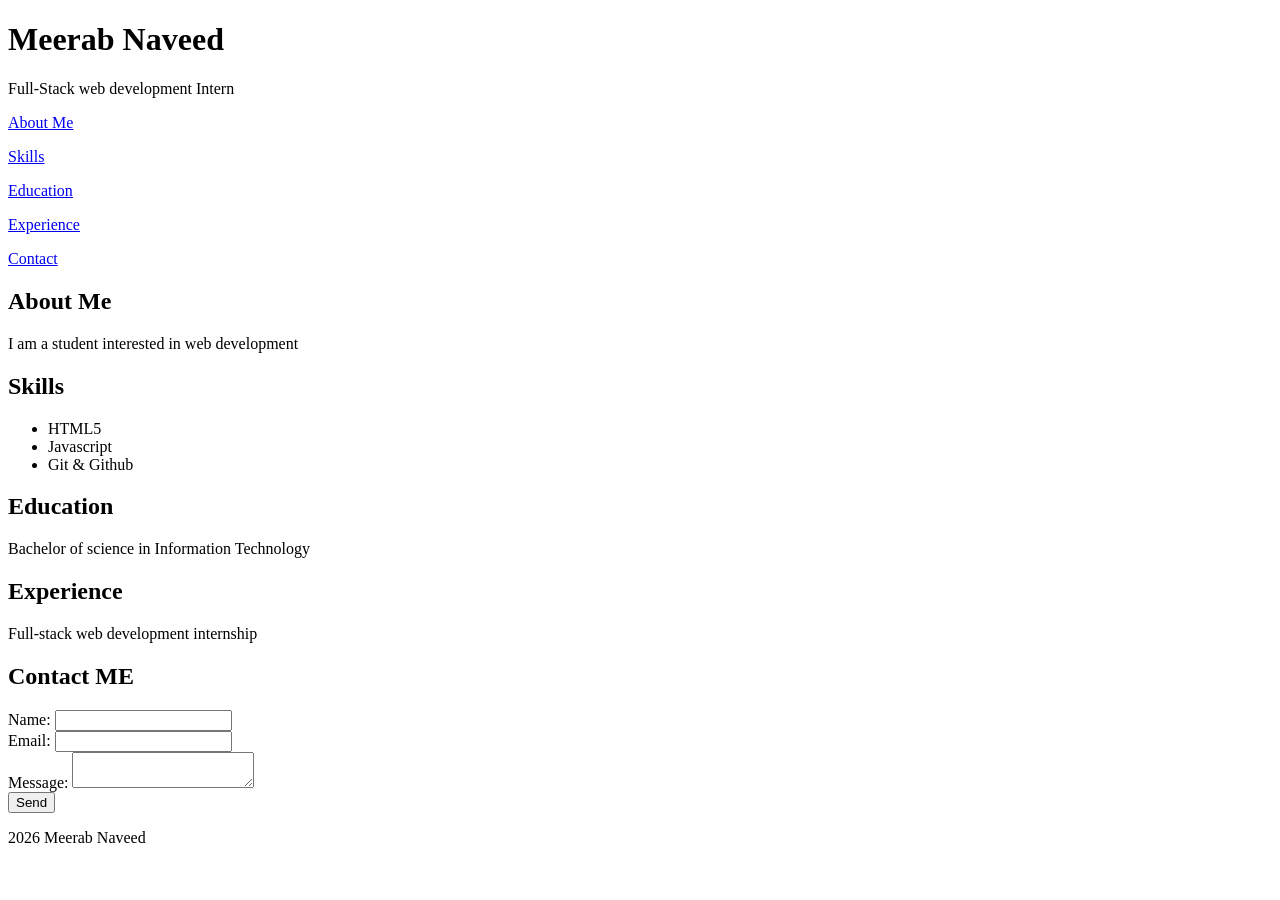
==== index.html @ fe4daa12 "Add files via upload" ====
<!DOCTYPE html>
<html lang="en">

<head>
    <meta charset="UTF-8">
    <meta name="viewport" content="width=device-width, initial-scale=1.0">
    <title>Meerab Naveed - Developer profile</title>
</head>

<body>
    <header>
        <h1>Meerab Naveed</h1>
        <p>Full-Stack web development Intern</p>
    </header>
    <nav>
        <p> <a href="#about">About Me</a></p>
        <p> <a href="#skills">Skills</a></p>
        <p> <a href="#education">Education</a></p>
        <p><a href="#experience">Experience</a></p>
        <p> <a href="#contact">Contact</a></p>
    </nav>
    <main>
        <section id="about">
            <h2>About Me</h2>
            <p>I am a student interested in web development</p>
        </section>
        <section id="skills">
            <h2>Skills</h2>
            <ul>
                <li>HTML5</li>
                <li>Javascript</li>
                <li>Git & Github</li>
            </ul>
        </section>
        <section id="education">
            <h2>Education</h2>
            <p>Bachelor of science in Information Technology</p>
        </section>
        <section id="experience">
            <h2>Experience</h2>
            <p>Full-stack web development internship</p>
        </section>
        <section id="contact">
            <h2>Contact ME</h2>
            <form>
                <div>
                    <label for="name">Name:</label>
                    <input type="text" id="name" name="name">
                </div>
                <div>
                    <label for="email">Email:</label>
                    <input type="email" id="email" name="email">
                </div>
                <div>
                    <label for="message">Message:</label>
                    <textarea name="message" id="message"></textarea>
                </div>
                <div>
                    <button type="submit">Send</button>
                </div>
            </form>
        </section>
    </main>
    <footer>
        <p>2026 Meerab Naveed</p>
    </footer>
</body>

</html>
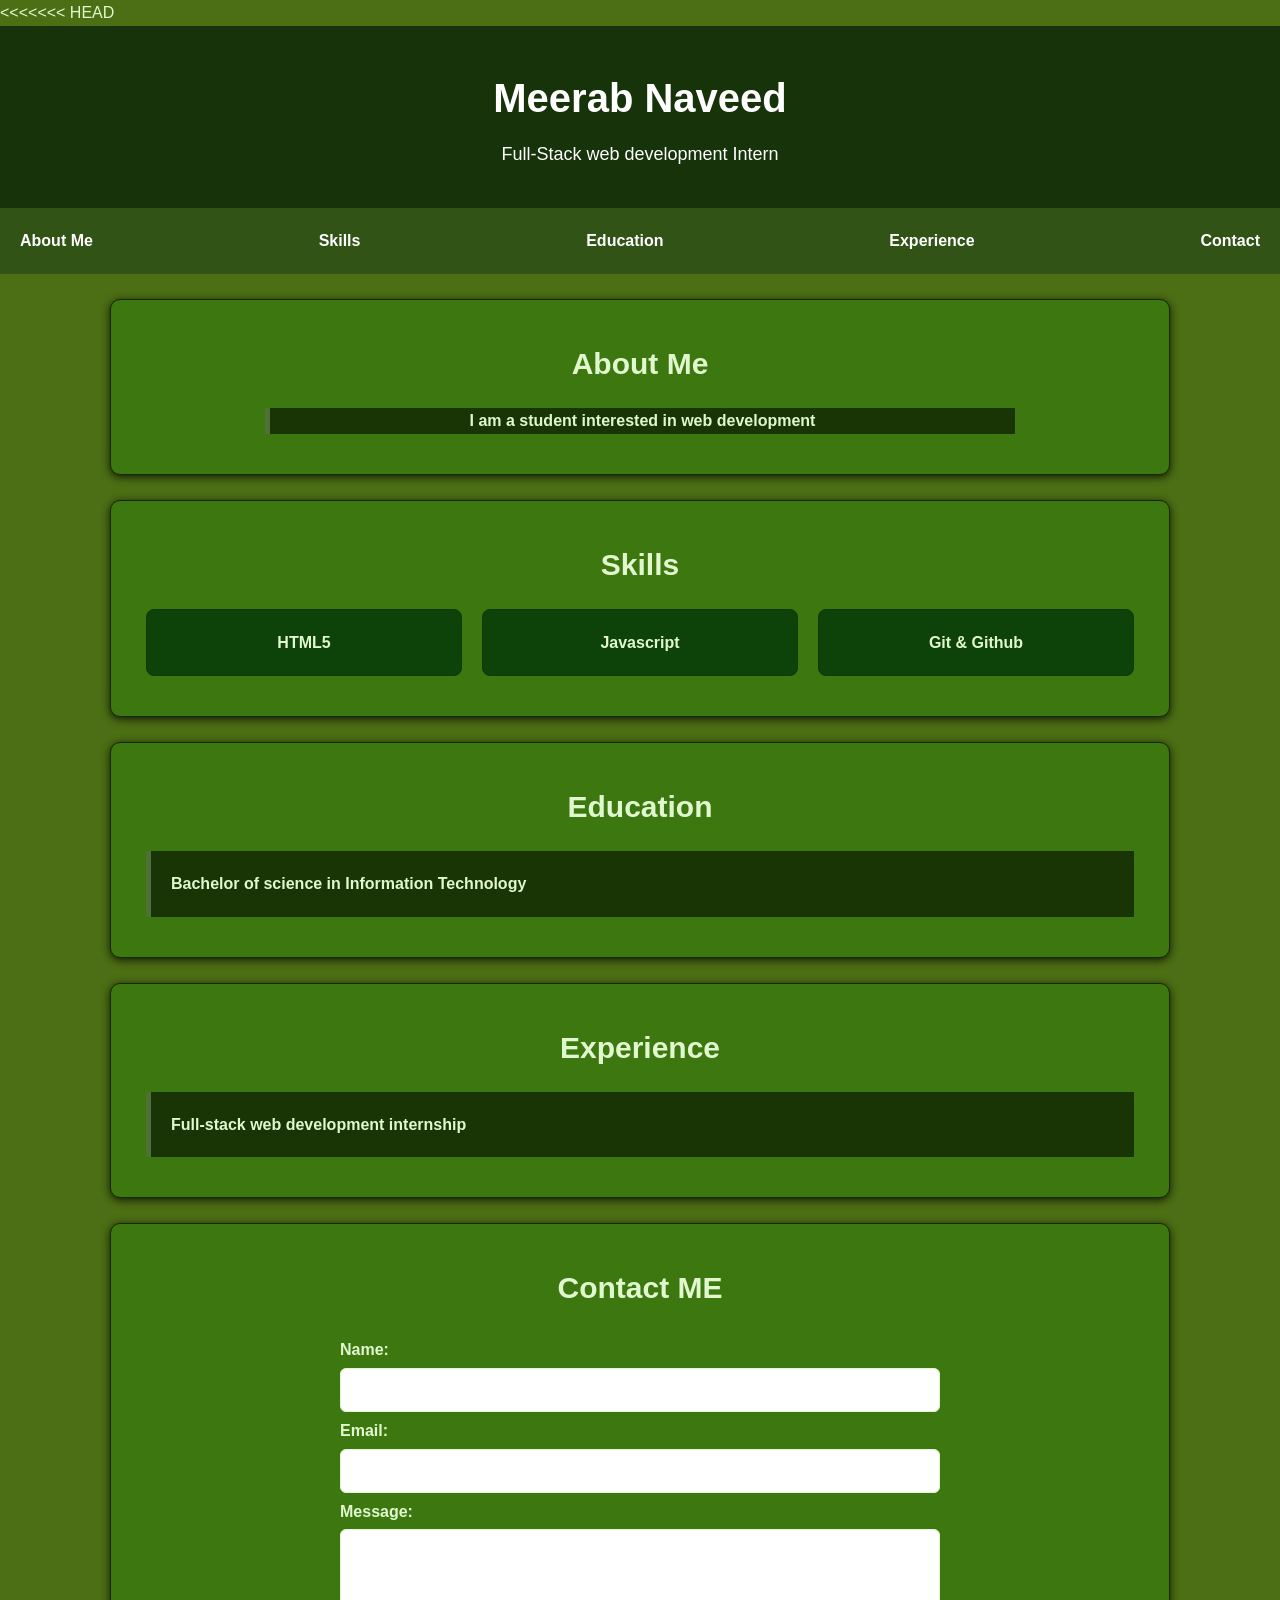
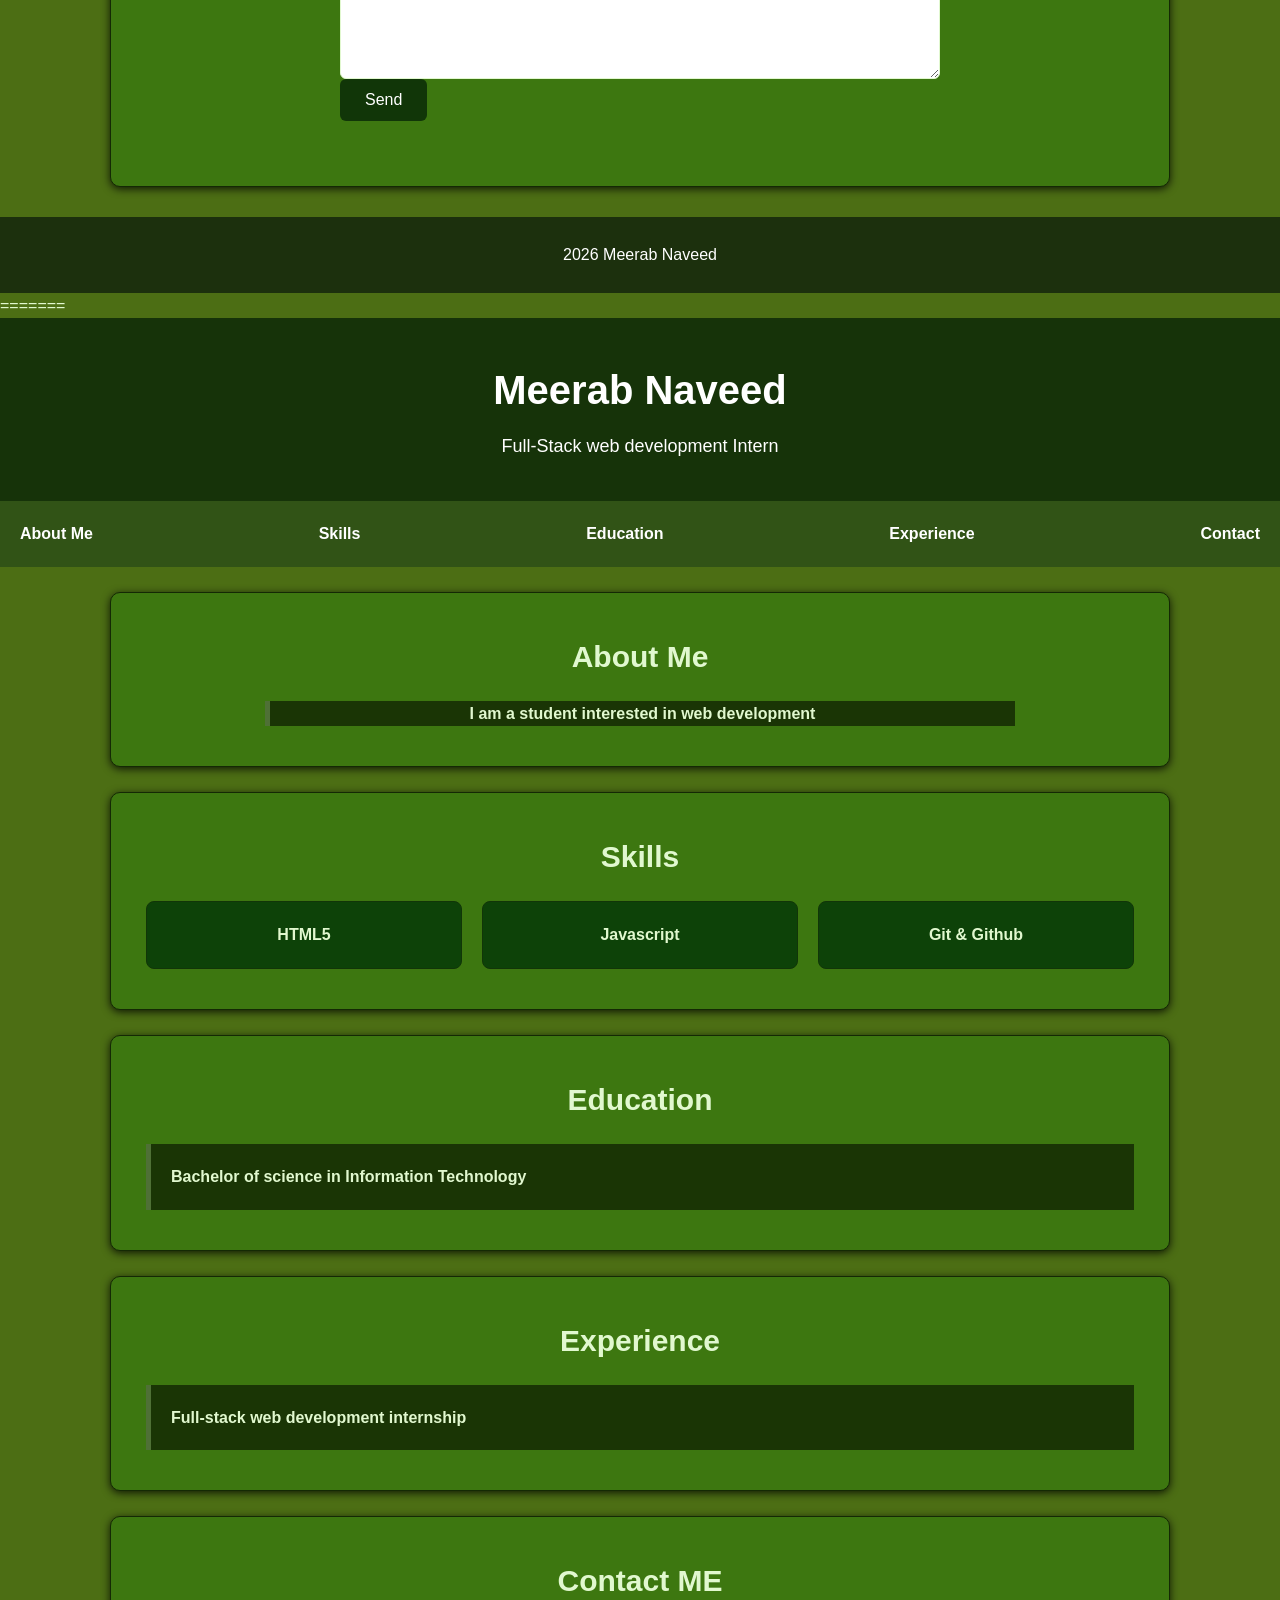
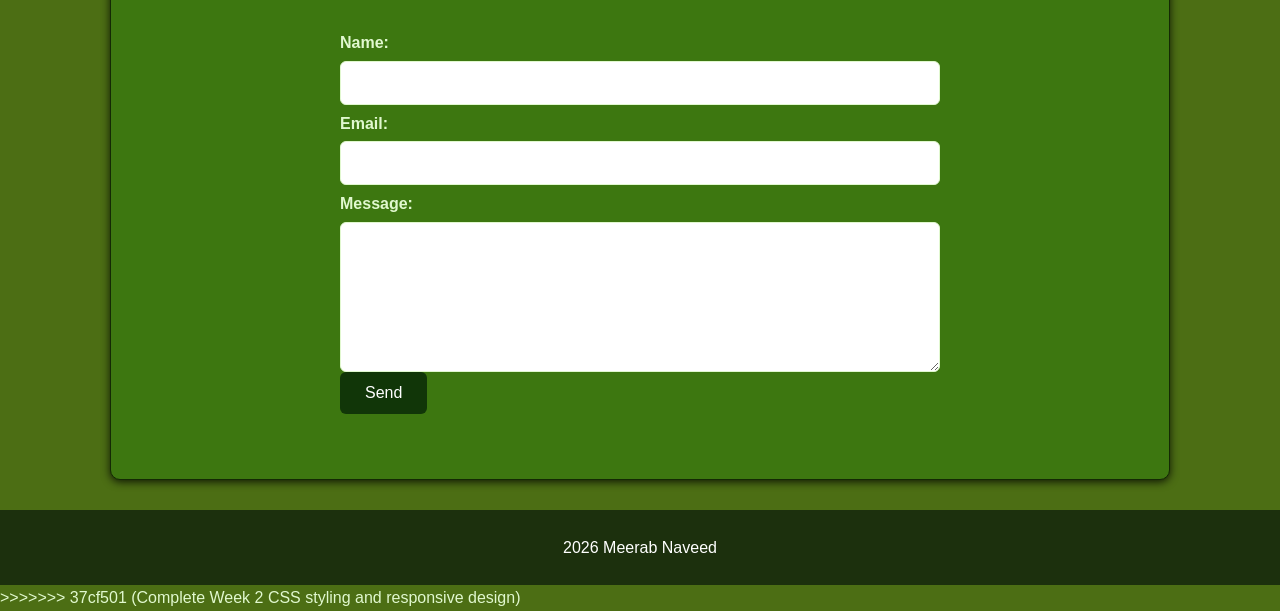
==== commit 13398bd6: "Complete Week 2 CSS styling and responsive design" ====
--- a/index.html
+++ b/index.html
@@ -1,3 +1,4 @@
+<<<<<<< HEAD
 <!DOCTYPE html>
 <html lang="en">
 
@@ -66,4 +67,75 @@
     </footer>
 </body>
 
+=======
+<!DOCTYPE html>
+<html lang="en">
+
+<head>
+    <meta charset="UTF-8">
+    <meta name="viewport" content="width=device-width, initial-scale=1.0">
+    <title>Meerab Naveed - developer profile</title>
+    <link rel="stylesheet" href="style.css">
+</head>
+
+<body>
+    <header>
+        <h1>Meerab Naveed</h1>
+        <p>Full-Stack web development Intern</p>
+    </header>
+    <nav>
+        <p> <a href="#about">About Me</a></p>
+        <p> <a href="#skills">Skills</a></p>
+        <p> <a href="#education">Education</a></p>
+        <p><a href="#experience">Experience</a></p>
+        <p> <a href="#contact">Contact</a></p>
+    </nav>
+    <main>
+        <section id="about">
+            <h2>About Me</h2>
+            <p>I am a student interested in web development</p>
+        </section>
+        <section id="skills">
+            <h2>Skills</h2>
+            <ul>
+                <li>HTML5</li>
+                <li>Javascript</li>
+                <li>Git & Github</li>
+            </ul>
+        </section>
+        <section id="education">
+            <h2>Education</h2>
+            <p>Bachelor of science in Information Technology</p>
+        </section>
+        <section id="experience">
+            <h2>Experience</h2>
+            <p>Full-stack web development internship</p>
+        </section>
+        <section id="contact">
+            <h2>Contact ME</h2>
+            <form>
+                <div>
+                    <label for="name">Name:</label>
+                    <input type="text" id="name" name="name">
+                </div>
+                <div>
+                    <label for="email">Email:</label>
+                    <input type="email" id="email" name="email">
+                </div>
+                <div>
+                    <label for="message">Message:</label>
+                    <textarea name="message" id="message"></textarea>
+                </div>
+                <div>
+                    <button type="submit">Send</button>
+                </div>
+            </form>
+        </section>
+    </main>
+    <footer>
+        <p>2026 Meerab Naveed</p>
+    </footer>
+</body>
+
+>>>>>>> 37cf501 (Complete Week 2 CSS styling and responsive design)
 </html>
--- a/style.css
+++ b/style.css
@@ -0,0 +1,197 @@
+* {
+    margin: 0;
+    padding: 0;
+    box-sizing: border-box;
+}
+
+body {
+    font-family: Arial, sans-serif;
+    line-height: 1.6;
+    color: #e1f8cf;
+    background-color: #4c6e14;
+}
+
+header {
+    background-color: rgb(22, 51, 9);
+    color: white;
+    text-align: center;
+    padding: 40px 20px;
+}
+header h1{
+    font-size: 40px;
+    margin-bottom: 10px;
+}
+header p{
+    font-size: 18px;
+}
+nav { 
+    gap: 25px;
+    background-color: #315316;
+    padding: 20px;
+    display: flex;
+    justify-content:  space-between;
+    align-items: center;
+}
+nav a {
+    color: white;
+    text-decoration: none;
+    font-weight: bold;
+}
+
+nav a:hover {
+    text-decoration: underline;
+}
+main{
+    max-width: 1100px;
+    margin: auto;
+}
+ section{
+    background-color: #3d7710;
+    margin: 25px 20px;
+    padding: 40px 35px;
+    border-radius: 10px;
+    border: 1px solid #142904;
+    box-shadow: 0 2px 8px rgba(0, 0, 0, 0.8);
+ }
+
+section h2 {
+    font-size: 30px;
+    margin-bottom: 20px;
+    text-align: center;
+}
+
+#skills ul {
+    display: flex;
+    justify-content: center;
+    align-items: stretch;
+    list-style: none;
+    gap: 20px;
+    margin-top: 20px;
+}
+#skills li{
+    flex: 1;
+    padding: 20px;
+    background-color: rgb(13, 66, 8);
+    border: 1px solid #113608;
+    border-radius: 8px;
+    font-weight: bold;
+    text-align: center;
+    transition:transform 0.2s ease ;
+}
+#skills li:hover{
+    transform:translateY(-5px)
+}
+#about p{
+  max-width: 750px;
+  margin: auto; 
+  text-align: center; 
+  background-color:#1a3505 ;
+  font-weight: bold;
+  border-left:  5px solid #4f7036;
+}
+#education p, 
+#experience p {
+background-color: #1a3505;
+padding: 20px;
+border-left: 5px solid #4f7036;
+font-weight: bold;
+}
+
+form{
+    max-width:600px ;
+    margin: 25px auto;
+}
+ form label{
+    display: block;
+    margin-top: 6px;
+    font-weight: bold;
+ }
+ form input,
+ form textarea{
+    width: 100%;
+    padding: 12px;
+    margin-top: 5px;
+    border: 1px solid #e1f8cf;
+    border-radius: 6px;
+    font-size: 16px;
+ }
+ form textarea{
+    min-height: 150px;
+ }
+ form button{
+    padding: 12px 25px;
+    background-color: #113608;
+    color:white;
+    border: none; 
+    border-radius: 6px;
+    cursor: pointer;
+    font-size: 16px;
+ }
+ form button:hover{
+    opacity: o.8;
+ }
+ footer{
+    background-color: #1c300d;
+    color: white;
+    text-align: center;
+    padding: 25px;
+    margin-top: 30px;
+ }
+ @media(max-width: 768px){
+    nav{
+
+        flex-wrap: wrap;
+        gap:15px;
+ }
+    section{
+        margin: 20px 15px;
+        padding:25px;
+    }
+    #skills ul{
+        flex-wrap: wrap ;
+    }
+    #skills li{
+        flex: 1 1 200px;
+    }
+ }
+ @media (max-width: 480px){
+    header{
+        padding: 30px 15px;
+    }
+    header h1{
+        font-size: 30px;
+    }
+    header p{
+        font-size: 16px;
+    }
+    nav{
+        flex-direction: column;
+        gap: 12px;
+    }
+    section{
+        margin: 15px 10px;
+        padding:20px;
+    
+    }
+    section h2{
+        font-size: 24px;
+    }
+    #skills ul{
+        flex-direction: column;
+    }
+    #skills li{ 
+       flex: none;
+       width: 100%;
+    }
+    form{
+        width: 100%;
+    }
+ }
+ section{
+    background-color: #3d7710;
+    margin: 25px 20px;
+    padding: 40px 35px;
+    border-radius: 10px;
+    border: 1px solid #142904;
+    box-shadow: 0 2px 8px rgba(0, 0, 0, 0.8);
+ }
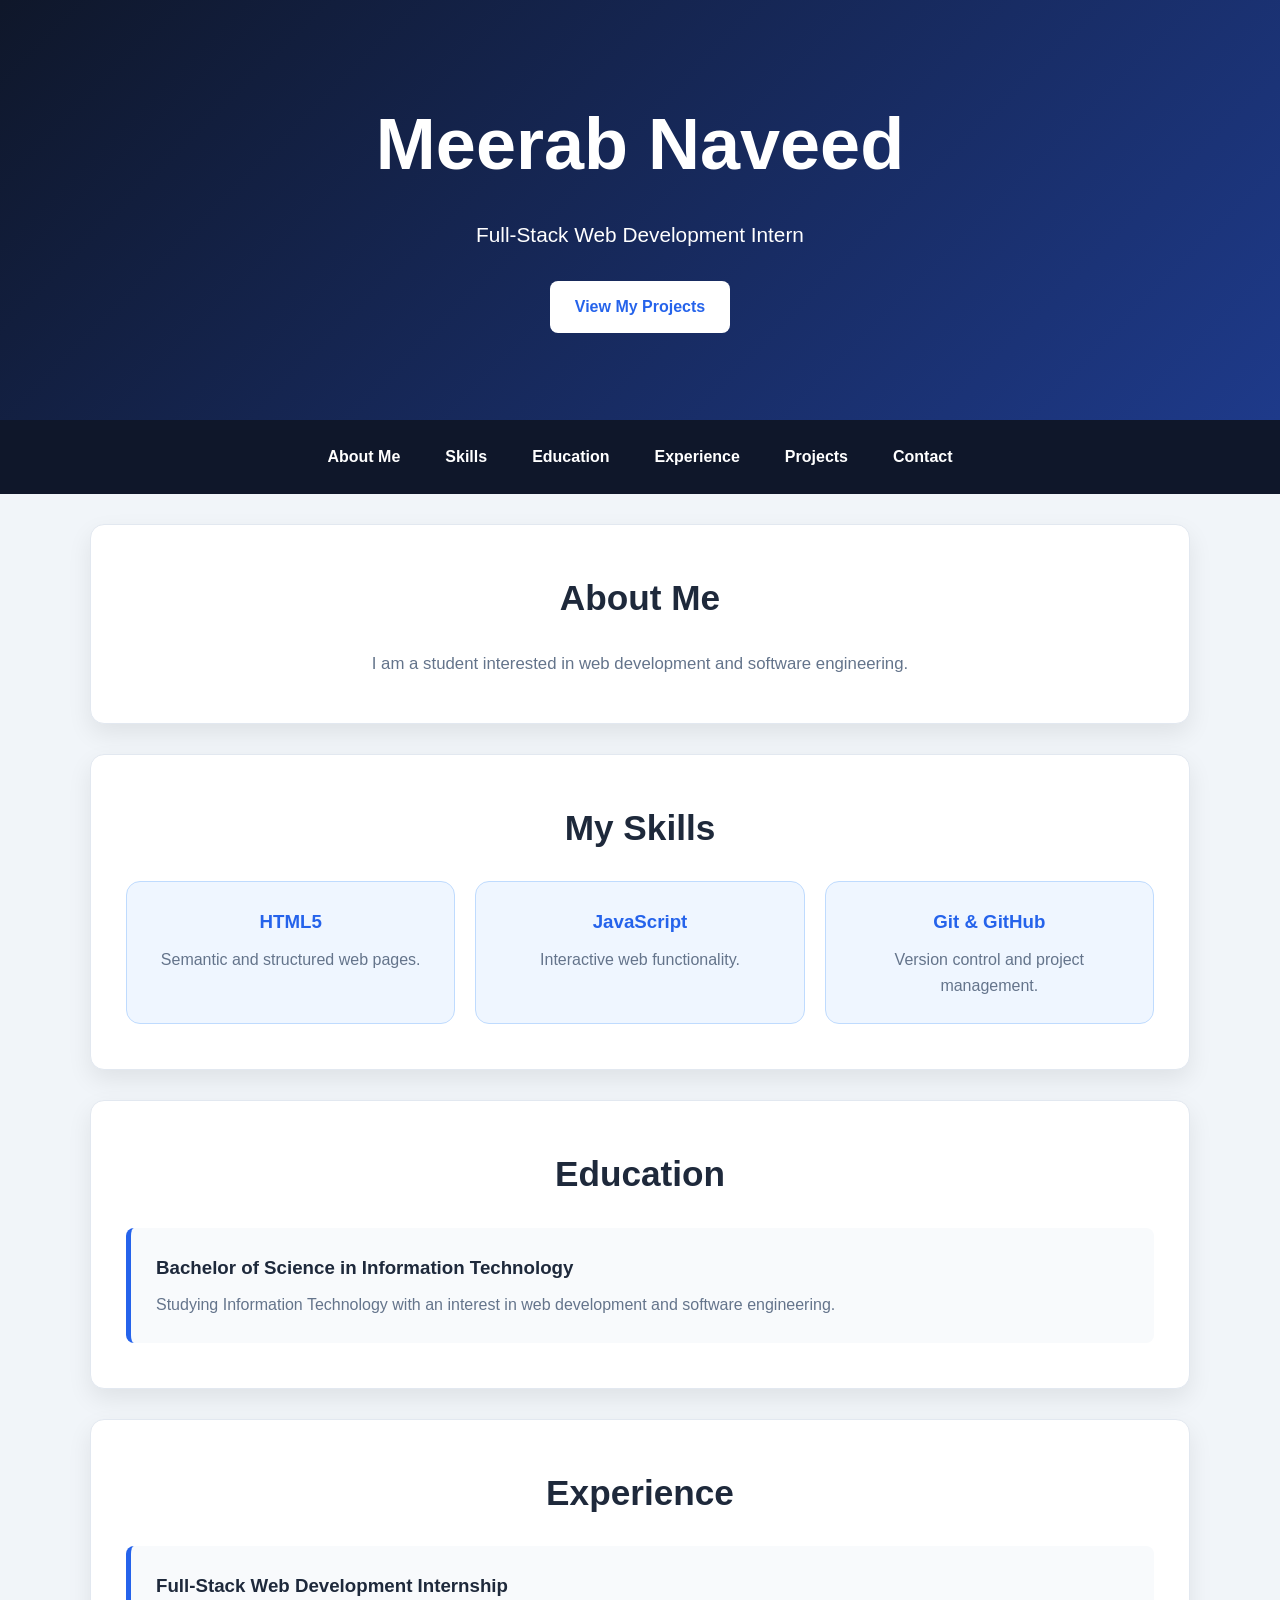
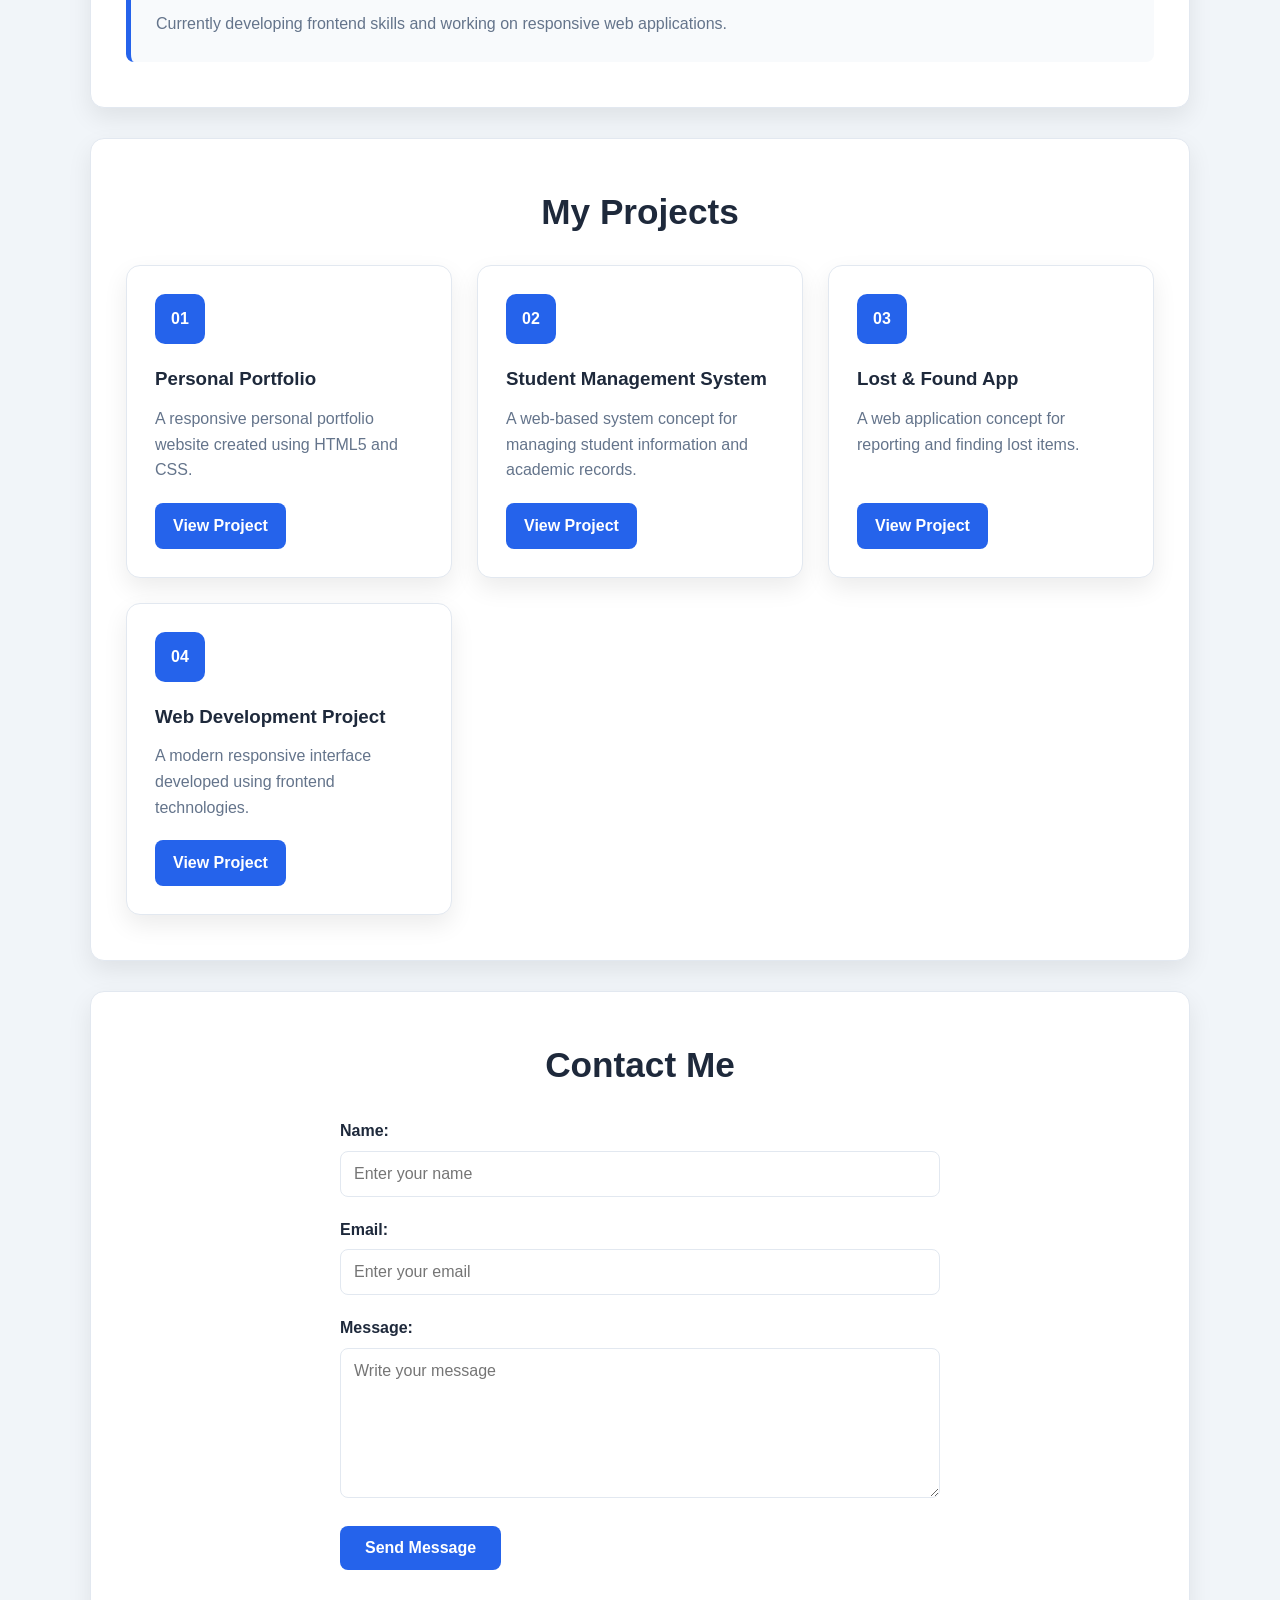
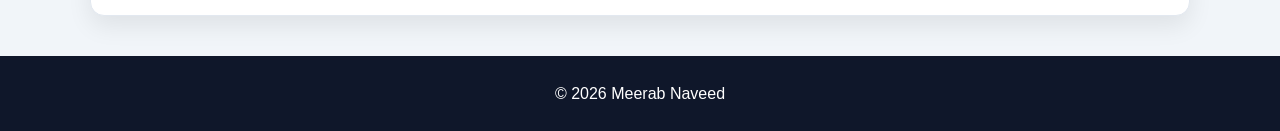
==== commit 41ee0d97: "Complete Week 2 CSS styling and responsive design" ====
--- a/index.html
+++ b/index.html
@@ -1,141 +1,235 @@
-<<<<<<< HEAD
-<!DOCTYPE html>
-<html lang="en">
-
-<head>
-    <meta charset="UTF-8">
-    <meta name="viewport" content="width=device-width, initial-scale=1.0">
-    <title>Meerab Naveed - Developer profile</title>
-</head>
-
-<body>
-    <header>
-        <h1>Meerab Naveed</h1>
-        <p>Full-Stack web development Intern</p>
-    </header>
-    <nav>
-        <p> <a href="#about">About Me</a></p>
-        <p> <a href="#skills">Skills</a></p>
-        <p> <a href="#education">Education</a></p>
-        <p><a href="#experience">Experience</a></p>
-        <p> <a href="#contact">Contact</a></p>
-    </nav>
-    <main>
-        <section id="about">
-            <h2>About Me</h2>
-            <p>I am a student interested in web development</p>
-        </section>
-        <section id="skills">
-            <h2>Skills</h2>
-            <ul>
-                <li>HTML5</li>
-                <li>Javascript</li>
-                <li>Git & Github</li>
-            </ul>
-        </section>
-        <section id="education">
-            <h2>Education</h2>
-            <p>Bachelor of science in Information Technology</p>
-        </section>
-        <section id="experience">
-            <h2>Experience</h2>
-            <p>Full-stack web development internship</p>
-        </section>
-        <section id="contact">
-            <h2>Contact ME</h2>
-            <form>
-                <div>
-                    <label for="name">Name:</label>
-                    <input type="text" id="name" name="name">
-                </div>
-                <div>
-                    <label for="email">Email:</label>
-                    <input type="email" id="email" name="email">
-                </div>
-                <div>
-                    <label for="message">Message:</label>
-                    <textarea name="message" id="message"></textarea>
-                </div>
-                <div>
-                    <button type="submit">Send</button>
-                </div>
-            </form>
-        </section>
-    </main>
-    <footer>
-        <p>2026 Meerab Naveed</p>
-    </footer>
-</body>
-
-=======
 <!DOCTYPE html>
 <html lang="en">
 
 <head>
     <meta charset="UTF-8">
     <meta name="viewport" content="width=device-width, initial-scale=1.0">
-    <title>Meerab Naveed - developer profile</title>
-    <link rel="stylesheet" href="style.css">
+
+    <title>Meerab Naveed - Developer Profile</title>
+
+    <link rel="stylesheet" href="styles/main.css">
+    <link rel="stylesheet" href="styles/animations.css">
 </head>
 
 <body>
-    <header>
-        <h1>Meerab Naveed</h1>
-        <p>Full-Stack web development Intern</p>
+
+    <!-- Header -->
+    <header class="hero">
+        <div class="hero-content">
+            <h1>Meerab Naveed</h1>
+            <p>Full-Stack Web Development Intern</p>
+            <a href="#projects" class="hero-btn">View My Projects</a>
+        </div>
     </header>
-    <nav>
-        <p> <a href="#about">About Me</a></p>
-        <p> <a href="#skills">Skills</a></p>
-        <p> <a href="#education">Education</a></p>
-        <p><a href="#experience">Experience</a></p>
-        <p> <a href="#contact">Contact</a></p>
+
+
+    <!-- Navigation -->
+    <nav class="navbar">
+        <a href="#about">About Me</a>
+        <a href="#skills">Skills</a>
+        <a href="#education">Education</a>
+        <a href="#experience">Experience</a>
+        <a href="#projects">Projects</a>
+        <a href="#contact">Contact</a>
     </nav>
+
+
     <main>
-        <section id="about">
+
+        <!-- About -->
+        <section id="about" class="section-card">
             <h2>About Me</h2>
-            <p>I am a student interested in web development</p>
-        </section>
-        <section id="skills">
-            <h2>Skills</h2>
-            <ul>
-                <li>HTML5</li>
-                <li>Javascript</li>
-                <li>Git & Github</li>
-            </ul>
-        </section>
-        <section id="education">
+
+            <p>
+                I am a student interested in web development
+                and software engineering.
+            </p>
+        </section>
+
+
+        <!-- Skills -->
+        <section id="skills" class="section-card">
+            <h2>My Skills</h2>
+
+            <div class="skills-container">
+
+                <div class="skill-card">
+                    <h3>HTML5</h3>
+                    <p>Semantic and structured web pages.</p>
+                </div>
+
+                <div class="skill-card">
+                    <h3>JavaScript</h3>
+                    <p>Interactive web functionality.</p>
+                </div>
+
+                <div class="skill-card">
+                    <h3>Git & GitHub</h3>
+                    <p>Version control and project management.</p>
+                </div>
+
+            </div>
+        </section>
+
+
+        <!-- Education -->
+        <section id="education" class="section-card">
             <h2>Education</h2>
-            <p>Bachelor of science in Information Technology</p>
-        </section>
-        <section id="experience">
+
+            <div class="info-box">
+                <h3>Bachelor of Science in Information Technology</h3>
+                <p>
+                    Studying Information Technology with an interest
+                    in web development and software engineering.
+                </p>
+            </div>
+        </section>
+
+
+        <!-- Experience -->
+        <section id="experience" class="section-card">
             <h2>Experience</h2>
-            <p>Full-stack web development internship</p>
-        </section>
-        <section id="contact">
-            <h2>Contact ME</h2>
-            <form>
-                <div>
+
+            <div class="info-box">
+                <h3>Full-Stack Web Development Internship</h3>
+                <p>
+                    Currently developing frontend skills and working
+                    on responsive web applications.
+                </p>
+            </div>
+        </section>
+
+
+        <!-- Projects -->
+        <section id="projects" class="section-card projects-section">
+
+            <h2>My Projects</h2>
+
+            <div class="project-grid">
+
+                <article class="project-card">
+                    <div class="project-icon">01</div>
+
+                    <h3>Personal Portfolio</h3>
+
+                    <p>
+                        A responsive personal portfolio website
+                        created using HTML5 and CSS.
+                    </p>
+
+                    <a href="#" class="project-btn">
+                        View Project
+                    </a>
+                </article>
+
+
+                <article class="project-card">
+                    <div class="project-icon">02</div>
+
+                    <h3>Student Management System</h3>
+
+                    <p>
+                        A web-based system concept for managing
+                        student information and academic records.
+                    </p>
+
+                    <a href="#" class="project-btn">
+                        View Project
+                    </a>
+                </article>
+
+
+                <article class="project-card">
+                    <div class="project-icon">03</div>
+
+                    <h3>Lost & Found App</h3>
+
+                    <p>
+                        A web application concept for reporting
+                        and finding lost items.
+                    </p>
+
+                    <a href="#" class="project-btn">
+                        View Project
+                    </a>
+                </article>
+
+
+                <article class="project-card">
+                    <div class="project-icon">04</div>
+
+                    <h3>Web Development Project</h3>
+
+                    <p>
+                        A modern responsive interface developed
+                        using frontend technologies.
+                    </p>
+
+                    <a href="#" class="project-btn">
+                        View Project
+                    </a>
+                </article>
+
+            </div>
+
+        </section>
+
+
+        <!-- Contact -->
+        <section id="contact" class="section-card">
+
+            <h2>Contact Me</h2>
+
+            <form class="contact-form">
+
+                <div class="form-group">
                     <label for="name">Name:</label>
-                    <input type="text" id="name" name="name">
-                </div>
-                <div>
+                    <input
+                        type="text"
+                        id="name"
+                        name="name"
+                        placeholder="Enter your name"
+                    >
+                </div>
+
+
+                <div class="form-group">
                     <label for="email">Email:</label>
-                    <input type="email" id="email" name="email">
-                </div>
-                <div>
+                    <input
+                        type="email"
+                        id="email"
+                        name="email"
+                        placeholder="Enter your email"
+                    >
+                </div>
+
+
+                <div class="form-group">
                     <label for="message">Message:</label>
-                    <textarea name="message" id="message"></textarea>
-                </div>
-                <div>
-                    <button type="submit">Send</button>
-                </div>
+
+                    <textarea
+                        id="message"
+                        name="message"
+                        placeholder="Write your message"
+                    ></textarea>
+                </div>
+
+
+                <button type="submit" class="submit-btn">
+                    Send Message
+                </button>
+
             </form>
-        </section>
+
+        </section>
+
     </main>
+
+
+    <!-- Footer -->
     <footer>
-        <p>2026 Meerab Naveed</p>
+        <p>© 2026 Meerab Naveed</p>
     </footer>
+
 </body>
-
->>>>>>> 37cf501 (Complete Week 2 CSS styling and responsive design)
 </html>
--- a/styles/main.css
+++ b/styles/main.css
@@ -0,0 +1,625 @@
+/* ========================================
+   CSS VARIABLES
+======================================== */
+
+:root {
+    --primary-color: #2563eb;
+    --primary-dark: #1d4ed8;
+
+    --secondary-color: #0f172a;
+
+    --background-color: #f1f5f9;
+    --card-color: #ffffff;
+
+    --text-color: #1e293b;
+    --light-text: #64748b;
+
+    --border-color: #e2e8f0;
+
+    --shadow:
+        0 10px 25px rgba(0, 0, 0, 0.08);
+
+    --shadow-hover:
+        0 20px 40px rgba(0, 0, 0, 0.15);
+
+    --radius: 14px;
+
+    --transition: 0.3s ease;
+}
+
+
+/* ========================================
+   RESET
+======================================== */
+
+* {
+    margin: 0;
+    padding: 0;
+    box-sizing: border-box;
+}
+
+
+html {
+    scroll-behavior: smooth;
+}
+
+
+body {
+    font-family: Arial, sans-serif;
+    line-height: 1.6;
+
+    color: var(--text-color);
+    background-color: var(--background-color);
+}
+
+
+/* ========================================
+   HERO / HEADER
+======================================== */
+
+.hero {
+    min-height: 420px;
+
+    display: flex;
+    justify-content: center;
+    align-items: center;
+
+    text-align: center;
+
+    padding: 60px 20px;
+
+    background:
+        linear-gradient(
+            135deg,
+            #0f172a,
+            #1e3a8a
+        );
+
+    color: white;
+}
+
+
+.hero-content {
+    max-width: 800px;
+}
+
+
+.hero h1 {
+    font-size: clamp(2.5rem, 6vw, 4.5rem);
+    margin-bottom: 15px;
+}
+
+
+.hero p {
+    font-size: clamp(1rem, 2vw, 1.3rem);
+    margin-bottom: 30px;
+}
+
+
+.hero-btn {
+    display: inline-block;
+
+    padding: 13px 25px;
+
+    background-color: white;
+    color: var(--primary-color);
+
+    text-decoration: none;
+
+    border-radius: 8px;
+
+    font-weight: bold;
+
+    transition: var(--transition);
+}
+
+
+.hero-btn:hover {
+    transform: scale(1.05);
+}
+
+
+/* ========================================
+   NAVIGATION - FLEXBOX
+======================================== */
+
+.navbar {
+    display: flex;
+
+    justify-content: center;
+    align-items: center;
+
+    gap: 25px;
+
+    flex-wrap: wrap;
+
+    padding: 18px 20px;
+
+    background-color: var(--secondary-color);
+}
+
+
+.navbar a {
+    color: white;
+
+    text-decoration: none;
+
+    font-weight: bold;
+
+    padding: 6px 10px;
+
+    transition: var(--transition);
+}
+
+
+.navbar a:hover {
+    color: #93c5fd;
+
+    transform: translateY(-2px);
+}
+
+
+/* ========================================
+   MAIN CONTAINER
+======================================== */
+
+main {
+    width: min(1100px, 92%);
+
+    margin: 0 auto;
+}
+
+
+/* ========================================
+   SECTION CARDS
+======================================== */
+
+.section-card {
+    background-color: var(--card-color);
+
+    margin: 30px 0;
+
+    padding: 45px 35px;
+
+    border-radius: var(--radius);
+
+    border: 1px solid var(--border-color);
+
+    box-shadow: var(--shadow);
+
+    text-align: center;
+}
+
+
+.section-card h2 {
+    font-size: clamp(1.7rem, 4vw, 2.2rem);
+
+    margin-bottom: 25px;
+}
+
+
+/* ========================================
+   ABOUT
+======================================== */
+
+#about p {
+    max-width: 750px;
+
+    margin: auto;
+
+    color: var(--light-text);
+
+    font-size: 1.05rem;
+}
+
+
+/* ========================================
+   SKILLS - FLEXBOX
+======================================== */
+
+.skills-container {
+    display: flex;
+
+    justify-content: center;
+
+    align-items: stretch;
+
+    gap: 20px;
+
+    flex-wrap: wrap;
+}
+
+
+.skill-card {
+    flex: 1 1 200px;
+
+    padding: 25px;
+
+    background-color: #eff6ff;
+
+    border-radius: var(--radius);
+
+    border: 1px solid #bfdbfe;
+
+    transition: var(--transition);
+}
+
+
+.skill-card h3 {
+    margin-bottom: 10px;
+
+    color: var(--primary-color);
+}
+
+
+.skill-card p {
+    color: var(--light-text);
+}
+
+
+.skill-card:hover {
+    transform: translateY(-8px);
+
+    box-shadow: var(--shadow-hover);
+}
+
+
+/* ========================================
+   EDUCATION & EXPERIENCE
+======================================== */
+
+.info-box {
+    padding: 25px;
+
+    background-color: #f8fafc;
+
+    border-left: 5px solid var(--primary-color);
+
+    border-radius: 8px;
+
+    text-align: left;
+}
+
+
+.info-box h3 {
+    margin-bottom: 10px;
+}
+
+
+.info-box p {
+    color: var(--light-text);
+}
+
+
+/* ========================================
+   PROJECT GRID
+======================================== */
+
+.project-grid {
+    display: grid;
+
+    grid-template-columns:
+        repeat(
+            auto-fit,
+            minmax(240px, 1fr)
+        );
+
+    gap: 25px;
+}
+
+
+/* ========================================
+   PROJECT CARD
+======================================== */
+
+.project-card {
+    display: flex;
+
+    flex-direction: column;
+
+    align-items: flex-start;
+
+    text-align: left;
+
+    padding: 28px;
+
+    background-color: var(--card-color);
+
+    border: 1px solid var(--border-color);
+
+    border-radius: var(--radius);
+
+    box-shadow: var(--shadow);
+
+    transition:
+        transform 0.3s ease,
+        box-shadow 0.3s ease;
+}
+
+
+.project-card:hover {
+    transform: translateY(-10px);
+
+    box-shadow: var(--shadow-hover);
+}
+
+
+.project-icon {
+    width: 50px;
+
+    height: 50px;
+
+    display: flex;
+
+    justify-content: center;
+
+    align-items: center;
+
+    margin-bottom: 20px;
+
+    background-color: var(--primary-color);
+
+    color: white;
+
+    border-radius: 10px;
+
+    font-weight: bold;
+}
+
+
+.project-card h3 {
+    margin-bottom: 12px;
+}
+
+
+.project-card p {
+    color: var(--light-text);
+
+    margin-bottom: 20px;
+
+    flex-grow: 1;
+}
+
+
+/* ========================================
+   PROJECT BUTTON
+======================================== */
+
+.project-btn {
+    display: inline-block;
+
+    padding: 10px 18px;
+
+    background-color: var(--primary-color);
+
+    color: white;
+
+    text-decoration: none;
+
+    border-radius: 8px;
+
+    font-weight: bold;
+
+    transition: var(--transition);
+}
+
+
+.project-btn:hover {
+    background-color: var(--primary-dark);
+
+    transform: scale(1.05);
+}
+
+
+/* ========================================
+   CONTACT FORM
+======================================== */
+
+.contact-form {
+    width: min(600px, 100%);
+
+    margin: auto;
+
+    text-align: left;
+}
+
+
+.form-group {
+    margin-bottom: 20px;
+}
+
+
+.form-group label {
+    display: block;
+
+    margin-bottom: 7px;
+
+    font-weight: bold;
+}
+
+
+.form-group input,
+.form-group textarea {
+    width: 100%;
+
+    padding: 13px;
+
+    border: 1px solid var(--border-color);
+
+    border-radius: 8px;
+
+    font-size: 16px;
+
+    font-family: inherit;
+
+    outline: none;
+
+    transition: var(--transition);
+}
+
+
+.form-group textarea {
+    min-height: 150px;
+
+    resize: vertical;
+}
+
+
+.form-group input:focus,
+.form-group textarea:focus {
+    border-color: var(--primary-color);
+
+    box-shadow:
+        0 0 0 3px rgba(37, 99, 235, 0.15);
+}
+
+
+.submit-btn {
+    padding: 13px 25px;
+
+    background-color: var(--primary-color);
+
+    color: white;
+
+    border: none;
+
+    border-radius: 8px;
+
+    cursor: pointer;
+
+    font-size: 16px;
+
+    font-weight: bold;
+
+    transition: var(--transition);
+}
+
+
+.submit-btn:hover {
+    background-color: var(--primary-dark);
+
+    transform: scale(1.05);
+}
+
+
+/* ========================================
+   FOOTER
+======================================== */
+
+footer {
+    margin-top: 40px;
+
+    padding: 25px;
+
+    text-align: center;
+
+    background-color: var(--secondary-color);
+
+    color: white;
+}
+
+
+/* ========================================
+   RESPONSIVE - TABLET
+======================================== */
+
+@media (max-width: 768px) {
+
+    .hero {
+        min-height: 360px;
+
+        padding: 50px 20px;
+    }
+
+
+    .navbar {
+        gap: 10px;
+    }
+
+
+    .section-card {
+        padding: 35px 25px;
+    }
+
+
+    .skills-container {
+        flex-direction: row;
+    }
+
+
+    .project-grid {
+        grid-template-columns:
+            repeat(
+                auto-fit,
+                minmax(220px, 1fr)
+            );
+    }
+}
+
+
+/* ========================================
+   RESPONSIVE - MOBILE
+======================================== */
+
+@media (max-width: 480px) {
+
+    .hero {
+        min-height: 330px;
+
+        padding: 40px 15px;
+    }
+
+
+    .hero h1 {
+        font-size: 2.2rem;
+    }
+
+
+    .hero p {
+        font-size: 1rem;
+    }
+
+
+    .navbar {
+        flex-direction: column;
+
+        gap: 5px;
+    }
+
+
+    main {
+        width: 94%;
+    }
+
+
+    .section-card {
+        margin: 20px 0;
+
+        padding: 28px 18px;
+    }
+
+
+    .skills-container {
+        flex-direction: column;
+    }
+
+
+    .skill-card {
+        width: 100%;
+    }
+
+
+    .project-grid {
+        grid-template-columns: 1fr;
+    }
+
+
+    .project-card {
+        padding: 22px;
+    }
+
+
+    .submit-btn {
+        width: 100%;
+    }
+}
--- a/styles/animations.css
+++ b/styles/animations.css
@@ -0,0 +1,101 @@
+/* ========================================
+   PAGE LOAD ANIMATION
+======================================== */
+
+@keyframes fadeIn {
+
+    from {
+        opacity: 0;
+        transform: translateY(20px);
+    }
+
+    to {
+        opacity: 1;
+        transform: translateY(0);
+    }
+
+}
+
+
+body {
+    animation: fadeIn 0.8s ease-out;
+}
+
+
+/* ========================================
+   HERO ANIMATION
+======================================== */
+
+@keyframes heroAppear {
+
+    from {
+        opacity: 0;
+        transform: translateY(-25px);
+    }
+
+    to {
+        opacity: 1;
+        transform: translateY(0);
+    }
+
+}
+
+
+.hero-content {
+    animation: heroAppear 1s ease-out;
+}
+
+
+/* ========================================
+   BUTTON HOVER EFFECT
+======================================== */
+
+.hero-btn,
+.project-btn,
+.submit-btn {
+    transition:
+        transform 0.3s ease,
+        background-color 0.3s ease,
+        box-shadow 0.3s ease;
+}
+
+
+.hero-btn:hover,
+.project-btn:hover,
+.submit-btn:hover {
+    box-shadow:
+        0 8px 20px rgba(37, 99, 235, 0.25);
+}
+
+
+/* ========================================
+   CARD HOVER EFFECT
+======================================== */
+
+.project-card,
+.skill-card {
+    transition:
+        transform 0.3s ease,
+        box-shadow 0.3s ease;
+}
+
+
+/* ========================================
+   REDUCED MOTION ACCESSIBILITY
+======================================== */
+
+@media (prefers-reduced-motion: reduce) {
+
+    *,
+    *::before,
+    *::after {
+        animation-duration: 0.01ms !important;
+
+        animation-iteration-count: 1 !important;
+
+        transition-duration: 0.01ms !important;
+
+        scroll-behavior: auto !important;
+    }
+
+}
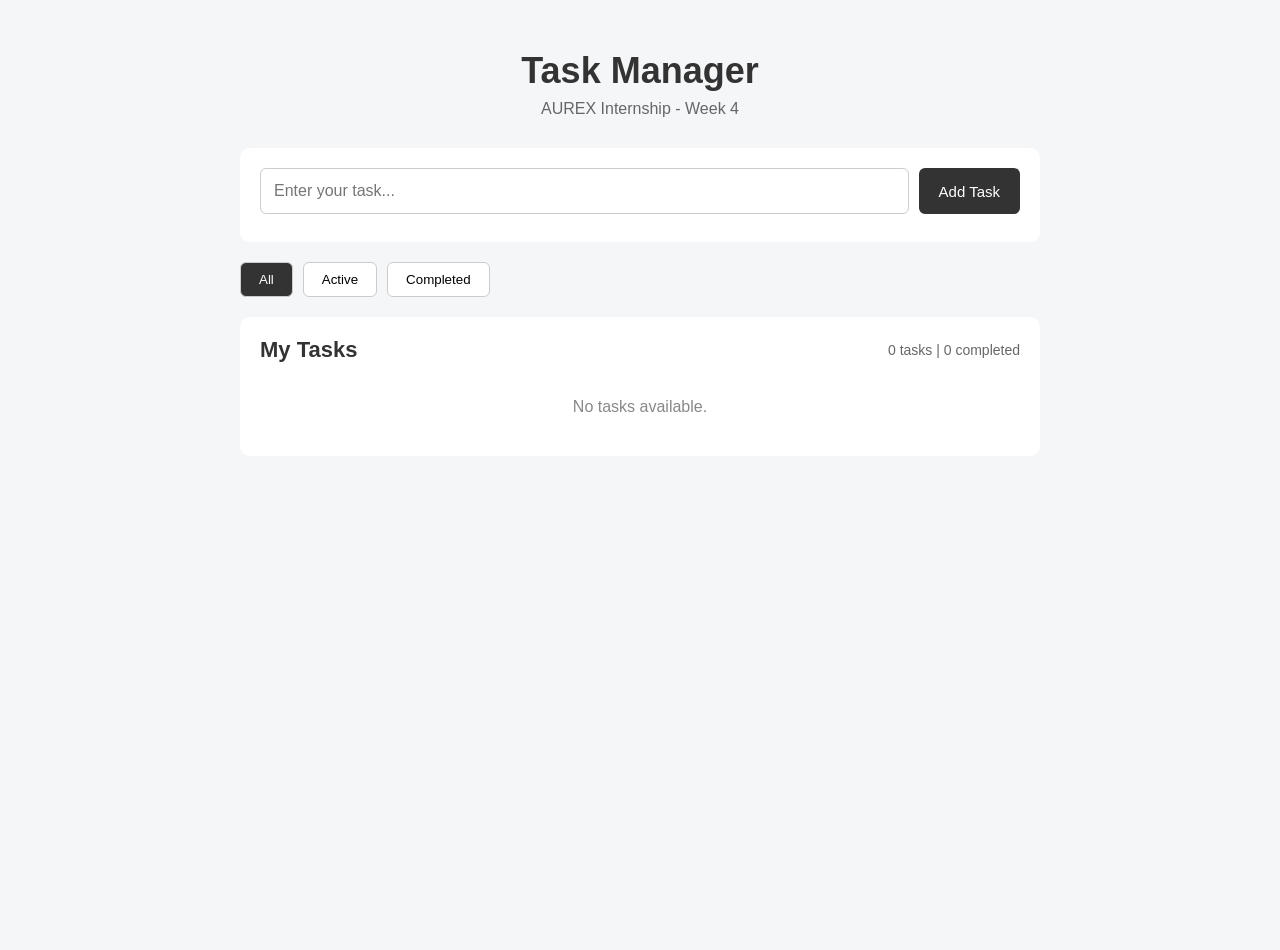
==== commit 8e28206e: "Update index.html with Week 4 content" ====
--- a/index.html
+++ b/index.html
@@ -1,235 +1,91 @@
 <!DOCTYPE html>
 <html lang="en">
-
 <head>
     <meta charset="UTF-8">
     <meta name="viewport" content="width=device-width, initial-scale=1.0">
 
-    <title>Meerab Naveed - Developer Profile</title>
+    <title>Task Manager - Week 4</title>
 
-    <link rel="stylesheet" href="styles/main.css">
-    <link rel="stylesheet" href="styles/animations.css">
+    <link rel="stylesheet" href="task.css">
 </head>
 
 <body>
 
-    <!-- Header -->
-    <header class="hero">
-        <div class="hero-content">
-            <h1>Meerab Naveed</h1>
-            <p>Full-Stack Web Development Intern</p>
-            <a href="#projects" class="hero-btn">View My Projects</a>
-        </div>
-    </header>
+    <div class="container">
+
+        <!-- Header -->
+        <header>
+            <h1>Task Manager</h1>
+            <p>AUREX Internship - Week 4</p>
+        </header>
 
 
-    <!-- Navigation -->
-    <nav class="navbar">
-        <a href="#about">About Me</a>
-        <a href="#skills">Skills</a>
-        <a href="#education">Education</a>
-        <a href="#experience">Experience</a>
-        <a href="#projects">Projects</a>
-        <a href="#contact">Contact</a>
-    </nav>
+        <!-- Add Task Form -->
+        <section class="task-form-section">
 
+            <form id="taskForm">
 
-    <main>
+                <div class="input-group">
 
-        <!-- About -->
-        <section id="about" class="section-card">
-            <h2>About Me</h2>
+                    <input
+                        type="text"
+                        id="taskInput"
+                        placeholder="Enter your task..."
+                        autocomplete="off"
+                    >
 
-            <p>
-                I am a student interested in web development
-                and software engineering.
-            </p>
-        </section>
+                    <button type="submit">
+                        Add Task
+                    </button>
 
-
-        <!-- Skills -->
-        <section id="skills" class="section-card">
-            <h2>My Skills</h2>
-
-            <div class="skills-container">
-
-                <div class="skill-card">
-                    <h3>HTML5</h3>
-                    <p>Semantic and structured web pages.</p>
                 </div>
 
-                <div class="skill-card">
-                    <h3>JavaScript</h3>
-                    <p>Interactive web functionality.</p>
-                </div>
-
-                <div class="skill-card">
-                    <h3>Git & GitHub</h3>
-                    <p>Version control and project management.</p>
-                </div>
-
-            </div>
-        </section>
-
-
-        <!-- Education -->
-        <section id="education" class="section-card">
-            <h2>Education</h2>
-
-            <div class="info-box">
-                <h3>Bachelor of Science in Information Technology</h3>
-                <p>
-                    Studying Information Technology with an interest
-                    in web development and software engineering.
-                </p>
-            </div>
-        </section>
-
-
-        <!-- Experience -->
-        <section id="experience" class="section-card">
-            <h2>Experience</h2>
-
-            <div class="info-box">
-                <h3>Full-Stack Web Development Internship</h3>
-                <p>
-                    Currently developing frontend skills and working
-                    on responsive web applications.
-                </p>
-            </div>
-        </section>
-
-
-        <!-- Projects -->
-        <section id="projects" class="section-card projects-section">
-
-            <h2>My Projects</h2>
-
-            <div class="project-grid">
-
-                <article class="project-card">
-                    <div class="project-icon">01</div>
-
-                    <h3>Personal Portfolio</h3>
-
-                    <p>
-                        A responsive personal portfolio website
-                        created using HTML5 and CSS.
-                    </p>
-
-                    <a href="#" class="project-btn">
-                        View Project
-                    </a>
-                </article>
-
-
-                <article class="project-card">
-                    <div class="project-icon">02</div>
-
-                    <h3>Student Management System</h3>
-
-                    <p>
-                        A web-based system concept for managing
-                        student information and academic records.
-                    </p>
-
-                    <a href="#" class="project-btn">
-                        View Project
-                    </a>
-                </article>
-
-
-                <article class="project-card">
-                    <div class="project-icon">03</div>
-
-                    <h3>Lost & Found App</h3>
-
-                    <p>
-                        A web application concept for reporting
-                        and finding lost items.
-                    </p>
-
-                    <a href="#" class="project-btn">
-                        View Project
-                    </a>
-                </article>
-
-
-                <article class="project-card">
-                    <div class="project-icon">04</div>
-
-                    <h3>Web Development Project</h3>
-
-                    <p>
-                        A modern responsive interface developed
-                        using frontend technologies.
-                    </p>
-
-                    <a href="#" class="project-btn">
-                        View Project
-                    </a>
-                </article>
-
-            </div>
-
-        </section>
-
-
-        <!-- Contact -->
-        <section id="contact" class="section-card">
-
-            <h2>Contact Me</h2>
-
-            <form class="contact-form">
-
-                <div class="form-group">
-                    <label for="name">Name:</label>
-                    <input
-                        type="text"
-                        id="name"
-                        name="name"
-                        placeholder="Enter your name"
-                    >
-                </div>
-
-
-                <div class="form-group">
-                    <label for="email">Email:</label>
-                    <input
-                        type="email"
-                        id="email"
-                        name="email"
-                        placeholder="Enter your email"
-                    >
-                </div>
-
-
-                <div class="form-group">
-                    <label for="message">Message:</label>
-
-                    <textarea
-                        id="message"
-                        name="message"
-                        placeholder="Write your message"
-                    ></textarea>
-                </div>
-
-
-                <button type="submit" class="submit-btn">
-                    Send Message
-                </button>
+                <p id="errorMessage" class="error-message"></p>
 
             </form>
 
         </section>
 
-    </main>
+
+        <!-- Filter Buttons -->
+        <section class="filter-section">
+
+            <button class="filter-btn active" data-filter="all">
+                All
+            </button>
+
+            <button class="filter-btn" data-filter="active">
+                Active
+            </button>
+
+            <button class="filter-btn" data-filter="completed">
+                Completed
+            </button>
+
+        </section>
 
 
-    <!-- Footer -->
-    <footer>
-        <p>© 2026 Meerab Naveed</p>
-    </footer>
+        <!-- Task List -->
+        <section class="tasks-section">
+
+            <div class="task-header">
+                <h2>My Tasks</h2>
+                <span id="taskCount">0 tasks</span>
+            </div>
+
+            <ul id="taskList"></ul>
+
+            <p id="emptyMessage" class="empty-message">
+                No tasks available.
+            </p>
+
+        </section>
+
+    </div>
+
+
+    <!-- JavaScript -->
+    <script src="scripts/main.js"></script>
 
 </body>
 </html>
--- a/task.css
+++ b/task.css
@@ -0,0 +1,283 @@
+/* =========================
+   General Styling
+========================= */
+
+* {
+    margin: 0;
+    padding: 0;
+    box-sizing: border-box;
+}
+
+body {
+    font-family: Arial, sans-serif;
+    background: #f4f6f8;
+    color: #333;
+    min-height: 100vh;
+}
+
+
+/* =========================
+   Main Container
+========================= */
+
+.container {
+    width: 90%;
+    max-width: 800px;
+    margin: 50px auto;
+}
+
+
+/* =========================
+   Header
+========================= */
+
+header {
+    text-align: center;
+    margin-bottom: 30px;
+}
+
+header h1 {
+    font-size: 36px;
+    margin-bottom: 8px;
+}
+
+header p {
+    color: #666;
+    font-size: 16px;
+}
+
+
+/* =========================
+   Form
+========================= */
+
+.task-form-section {
+    background: white;
+    padding: 20px;
+    border-radius: 10px;
+    margin-bottom: 20px;
+}
+
+.input-group {
+    display: flex;
+    gap: 10px;
+}
+
+#taskInput {
+    flex: 1;
+    padding: 13px;
+    border: 1px solid #ccc;
+    border-radius: 6px;
+    font-size: 16px;
+    outline: none;
+}
+
+#taskInput:focus {
+    border-color: #333;
+}
+
+.input-group button {
+    padding: 13px 20px;
+    border: none;
+    border-radius: 6px;
+    background: #333;
+    color: white;
+    cursor: pointer;
+    font-size: 15px;
+}
+
+.input-group button:hover {
+    background: #555;
+}
+
+
+/* =========================
+   Error Message
+========================= */
+
+.error-message {
+    color: #d00;
+    margin-top: 8px;
+    font-size: 14px;
+}
+
+
+/* =========================
+   Filter Buttons
+========================= */
+
+.filter-section {
+    display: flex;
+    gap: 10px;
+    margin-bottom: 20px;
+}
+
+.filter-btn {
+    padding: 9px 18px;
+    border: 1px solid #ccc;
+    background: white;
+    border-radius: 6px;
+    cursor: pointer;
+}
+
+.filter-btn:hover {
+    background: #eee;
+}
+
+.filter-btn.active {
+    background: #333;
+    color: white;
+}
+
+
+/* =========================
+   Tasks Section
+========================= */
+
+.tasks-section {
+    background: white;
+    padding: 20px;
+    border-radius: 10px;
+}
+
+.task-header {
+    display: flex;
+    justify-content: space-between;
+    align-items: center;
+    margin-bottom: 15px;
+}
+
+.task-header h2 {
+    font-size: 22px;
+}
+
+#taskCount {
+    color: #666;
+    font-size: 14px;
+}
+
+
+/* =========================
+   Task Items
+========================= */
+
+#taskList {
+    list-style: none;
+}
+
+.task-item {
+    display: flex;
+    align-items: center;
+    gap: 12px;
+    padding: 14px 0;
+    border-bottom: 1px solid #eee;
+}
+
+.task-item:last-child {
+    border-bottom: none;
+}
+
+
+/* Checkbox */
+
+.task-checkbox {
+    width: 18px;
+    height: 18px;
+    cursor: pointer;
+}
+
+
+/* Task Text */
+
+.task-text {
+    flex: 1;
+    font-size: 16px;
+    word-break: break-word;
+}
+
+.task-item.completed .task-text {
+    text-decoration: line-through;
+    color: #888;
+}
+
+
+/* Buttons */
+
+.task-actions {
+    display: flex;
+    gap: 6px;
+}
+
+.edit-btn,
+.delete-btn {
+    border: none;
+    padding: 7px 10px;
+    border-radius: 5px;
+    cursor: pointer;
+}
+
+.edit-btn {
+    background: #eee;
+}
+
+.delete-btn {
+    background: #eee;
+}
+
+.edit-btn:hover,
+.delete-btn:hover {
+    background: #ddd;
+}
+
+
+/* =========================
+   Empty Message
+========================= */
+
+.empty-message {
+    text-align: center;
+    color: #888;
+    padding: 20px 0;
+}
+
+
+/* =========================
+   Responsive Design
+========================= */
+
+@media (max-width: 600px) {
+
+    .container {
+        width: 94%;
+        margin: 30px auto;
+    }
+
+    header h1 {
+        font-size: 28px;
+    }
+
+    .input-group {
+        flex-direction: column;
+    }
+
+    .input-group button {
+        width: 100%;
+    }
+
+    .filter-section {
+        flex-wrap: wrap;
+    }
+
+    .filter-btn {
+        flex: 1;
+    }
+
+    .task-item {
+        align-items: flex-start;
+    }
+
+    .task-actions {
+        flex-direction: column;
+    }
+
+}
